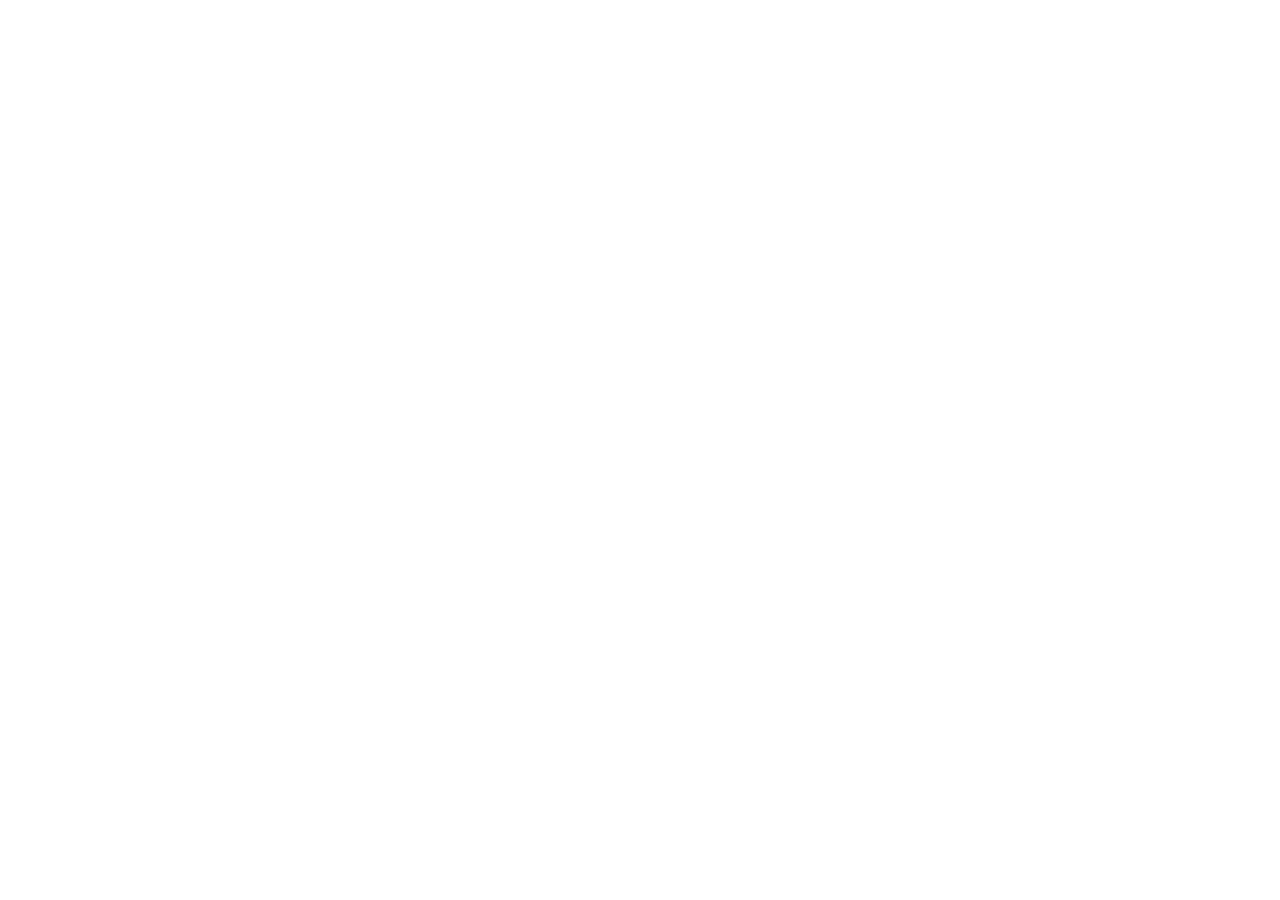
==== index.html @ e334661c "Patch existing contact form in place" ====
<!DOCTYPE html><html  lang="ja"><head><meta charset="utf-8"><meta name="viewport" content="width=device-width, initial-scale=1"><title>リト｜八丈島の。</title><link rel="preconnect" href="https://fonts.gstatic.com" crossorigin><link rel="stylesheet" href="/_nuxt/entry.BJByeNEI.css" crossorigin><link rel="modulepreload" as="script" crossorigin href="/_nuxt/B6DR4J6t.js"><link rel="preload" as="fetch" fetchpriority="low" crossorigin="anonymous" href="/_nuxt/builds/meta/c1760873-9d55-4b3e-91e8-cbb1c79d7bc6.json"><script type="module" src="/_nuxt/B6DR4J6t.js" crossorigin></script><meta name="generator" content="Studio.Design"><meta name="robots" content="all"><meta property="og:site_name" content="八丈島ポータル"><meta property="og:title" content="リト｜八丈島の。"><meta property="og:image" content="/assets/66acf4cf-75be-45fc-ae56-dbfd4cc2d61a.png"><meta property="og:description" content="八丈島の都市空間構造観測所。"><meta property="og:type" content="website"><meta name="description" content="八丈島の都市空間構造観測所。"><meta property="twitter:card" content="summary_large_image"><meta property="twitter:image" content="/assets/66acf4cf-75be-45fc-ae56-dbfd4cc2d61a.png"><meta name="apple-mobile-web-app-title" content="リト｜八丈島の。"><meta name="format-detection" content="telephone=no,email=no,address=no"><meta name="chrome" content="nointentdetection"><meta name="google-site-verification" content="BhlKZiJm5MRi7SEJtQ8X_hdkLwExiS6X6u0oalGSD2M"><meta property="og:url" content="/"><link rel="icon" type="image/png" href="/assets/4c559800-6c1a-4664-af5f-c1209f299569.png" data-hid="favicon"><link rel="apple-touch-icon" type="image/png" href="/assets/4c559800-6c1a-4664-af5f-c1209f299569.png" data-hid="apple-touch-icon"></head><body><div id="__nuxt"><!--[--><span></span><div><span></span><!----><!----></div><!--]--></div><div id="teleports"></div><script>window.__NUXT__={};window.__NUXT__.config={public:{apiBaseUrl:"https://api.studiodesignapp.com/api",cmsApiBaseUrl:"https://api.cms.studiodesignapp.com",firebaseApiKey:"AIzaSyBkjSUz89vvvl35U-EErvfHXLhsDakoNNg",firebaseProjectId:"studio-7e371",firebaseAuthDomain:"studio-7e371.firebaseapp.com",firebaseDatabaseURL:"https://studio-7e371.firebaseio.com",firebaseStorageBucket:"studio-7e371.appspot.com",firebaseMessagingSenderId:"373326844567",firebaseAppId:"1:389988806345:web:db757f2db74be8b3",studioDomain:".studio.site",studioPublishUrl:"https://storage.googleapis.com/studio-publish",studioPublishIndexUrl:"https://storage.googleapis.com/studio-publish-index",rssApiPath:"https://rss.studiodesignapp.com/rssConverter",embedSandboxDomain:".studioiframesandbox.com",apiProxyUrl:"https://studio-api-proxy-rajzgb4wwq-an.a.run.app",proxyApiBaseUrl:"https://api.studiodesignapp.com/data_proxy_api",isDev:false,fontsApiBaseUrl:"https://fonts.studio.design",selfHostedFontsBaseUrl:"https://fonts.studio.design/ts",studioFrontUrl:"https://app.studio.design",jwtCookieName:"jwt_token"},app:{baseURL:"/",buildId:"c1760873-9d55-4b3e-91e8-cbb1c79d7bc6",buildAssetsDir:"/_nuxt/",cdnURL:""}}</script><script type="application/json" data-nuxt-data="nuxt-app" data-ssr="true" id="__NUXT_DATA__">[["ShallowReactive",1],{"data":2,"state":5,"once":7,"_errors":8,"serverRendered":10,"path":11,"pinia":12},["ShallowReactive",3],{"dynamicData":4},null,["Reactive",6],{},["Set"],["ShallowReactive",9],{"dynamicData":-1},true,"/",["Reactive",13],{"cmsContentStore":14,"indexStore":17,"projectStore":20,"productStore":43,"pageHeadStore":280},{"listContentsMap":15,"contentMap":16},["Map"],["Map"],{"routeType":18,"host":19},"publish","8jo.tokyo",{"project":21},{"id":22,"name":23,"type":24,"customDomain":25,"iconImage":25,"coverImage":26,"displayBadge":27,"integrations":28,"snapshot_path":41,"snapshot_id":42,"recaptchaSiteKey":-1},"bXqzn2L3qD","八丈島ポータル｜八丈島の。","web","","/assets/7596f521-c87d-4d1c-b37a-922f62d6bd55.png",false,[29,32,35,38],{"integration_name":30,"code":31},"google-analytics","G-Z5H77H7VS9",{"integration_name":33,"code":34},"google-tag-manager","GTM-N6DGPWVG",{"integration_name":36,"code":37},"search-console","BhlKZiJm5MRi7SEJtQ8X_hdkLwExiS6X6u0oalGSD2M",{"integration_name":39,"code":40},"typesquare","unused","https://storage.googleapis.com/studio-publish/projects/bXqzn2L3qD/dO85bZnXqn/","dO85bZnXqn",{"product":44,"isLoaded":10,"selectedModalIds":277,"redirectPage":4,"isInitializedRSS":27,"pageViewMap":278,"symbolViewMap":279},{"breakPoints":45,"colors":52,"fonts":53,"head":121,"info":127,"pages":134,"resources":222,"symbols":225,"style":237,"styleVars":239,"enablePassword":27,"classes":273,"publishedUid":276},[46,49],{"maxWidth":47,"name":48},540,"mobile",{"maxWidth":50,"name":51},840,"tablet",[],[54,71,73,75,89,96,101,105,107,111,113,115],{"family":55,"subsets":56,"variants":59,"vendor":70},"Lato",[57,58],"latin","latin-ext",[60,61,62,63,64,65,66,67,68,69],"100","100italic","300","300italic","regular","italic","700","700italic","900","900italic","google",{"family":72,"vendor":39},"A1ゴシック M JIS2004",{"family":74,"vendor":39},"A1ゴシック R JIS2004",{"family":76,"subsets":77,"variants":82,"vendor":70},"Rubik",[78,79,80,81,57,58],"arabic","cyrillic","cyrillic-ext","hebrew",[62,64,83,84,66,85,68,63,65,86,87,67,88,69],"500","600","800","500italic","600italic","800italic",{"family":90,"subsets":91,"variants":94,"vendor":70},"Noto Sans JP",[79,92,57,58,93],"japanese","vietnamese",[60,95,62,64,83,84,66,85,68],"200",{"family":97,"subsets":98,"variants":99,"vendor":70},"Barlow Condensed",[57,58,93],[60,61,95,100,62,63,64,65,83,86,84,87,66,67,85,88,68,69],"200italic",{"family":102,"subsets":103,"variants":104,"vendor":70},"Pacifico",[79,80,57,58,93],[64],{"family":106,"vendor":39},"しまなみ",{"family":108,"subsets":109,"variants":110,"vendor":70},"Cormorant Garamond",[79,80,57,58,93],[62,63,64,65,83,86,84,87,66,67],{"family":112,"vendor":39},"しまなみ JIS2004",{"family":114,"vendor":39},"リュウミン B-KL JIS2004",{"family":116,"subsets":117,"variants":120,"vendor":70},"EB Garamond",[79,80,118,119,57,58,93],"greek","greek-ext",[64,83,84,66,85,65,86,87,67,88],{"favicon":122,"lang":123,"meta":124,"title":126},"/assets/e3120cc1-02fc-43c3-9c28-8233d1b6adad.png","ja",{"description":125,"og:image":25},"八丈島の暮らしや観光情報全般を紹介しています。","八丈島ポータル",{"baseWidth":128,"created_at":129,"screen":130,"type":24,"updated_at":132,"version":133},1280,1518591100346,{"baseWidth":128,"height":131,"isAutoHeight":27,"width":128,"workingState":27},600,1518792996878,"4.1.3",[135,146,156,171,183,192,201,206,210,214,218],{"head":136,"id":141,"type":142,"uuid":143,"symbolIds":144},{"meta":137,"title":140},{"description":138,"og:image":139},"空港から車で3分。旅の拠点にもワーケーションにも最適。八丈島の自然に寄り添う、全室リノベーション済・穴場の4室ゲストハウス。","/assets/877a7855-2dd7-4d25-ba19-9d1eb8c2ac3c.png","八丈島のお宿 あかはた","akahata","page","9a15716d-4782-4dba-ad39-aa6e9f0fdd62",[145],"9d5b7014-7d79-4281-b52e-81faa9f486aa",{"head":147,"id":152,"type":142,"uuid":153,"symbolIds":154},{"meta":148,"title":151},{"description":149,"og:image":150},"It's deeply moving to watch this local legend resonate globally. We warmly welcome all who journey here to experience this powerful art.","/assets/677c4fb8-e980-43eb-ae1a-41cd18a439a0.jpg","The Mural","mural","8321f82e-6a3a-40b6-905f-5f43a18f4806",[155],"e1088b86-092d-4ab4-be91-1362af83ac18",{"head":157,"id":163,"position":164,"type":142,"uuid":166,"symbolIds":167},{"favicon":158,"lang":123,"meta":159,"title":162},"/assets/13850312-3b00-4fa7-8ec1-957f2eb67a06.png",{"description":160,"og:image":161},"八丈島・伊豆諸島の不動産 空き家 買い取り。古家や残置物付き物件も現況で引き受け。売却相談も。","/assets/6a84ca4f-1306-4452-a7ad-7c85684ca88e.png","八丈島ホームズ｜不動産売却 空き家買取","kaitori",{"x":165,"y":165},0,"bf9fed39-ac7e-4c42-aa12-40d655a39612",[168,169,170],"416b5e4e-aa76-40e0-b6a9-a946f627fbf4","ffa38df0-d41d-45b6-9ee6-1631d623c7bb","bfa1bfbd-5948-4654-b2dd-d1a7c3290c0e",{"head":172,"id":178,"type":142,"uuid":179,"symbolIds":180},{"favicon":173,"lang":123,"meta":174,"title":177},"/assets/3617054c-3f1c-4cec-a506-379e63a06a48.png",{"description":175,"og:image":176},"八丈島では不動産屋で流通する物件はごくわずか。 不動産屋で流通しない地域密着の優良賃貸物件を掲載。","/assets/14b7ca13-e050-4de8-8cf3-9a7b6f447398.png","八丈島賃貸情報｜のんびり離島ぐらし","chintai","3bcaad49-d7d2-40d4-a86c-42573f4331f4",[181,182],"beaff961-ceb6-4350-a80f-c8e3eabfdb5c","45fe87f9-d5f9-42e5-a365-dbea499842fe",{"head":184,"id":142,"type":142,"uuid":190,"symbolIds":191},{"favicon":185,"meta":186,"title":189},"/assets/b5b10181-edf5-4497-b9f5-4b38fa1e0e94.png",{"description":25,"og:image":187,"robots":188},"/assets/b6af4efc-dc00-4548-b684-2d2800b7e583.png","noindex","404","4ead6cc3-ad60-4c45-be31-7c026214ca48",[],{"head":193,"id":11,"type":142,"uuid":199,"symbolIds":200},{"favicon":194,"lang":123,"meta":195,"title":198},"/assets/4c559800-6c1a-4664-af5f-c1209f299569.png",{"description":196,"og:image":197},"八丈島の都市空間構造観測所。","/assets/66acf4cf-75be-45fc-ae56-dbfd4cc2d61a.png","リト｜八丈島の。","0e176605-0b5d-400a-8d49-ff4012f95ca6",[],{"id":202,"isCookieModal":27,"responsive":10,"type":203,"uuid":204,"symbolIds":205},"akahata/mobile-menu","modal","fa91a658-af2c-43cc-a462-f833863981dd",[],{"id":207,"isCookieModal":27,"responsive":10,"type":203,"uuid":208,"symbolIds":209},"kaitori/mobile-menu","1ec0ae6c-469f-4c93-bd60-3cf5f545544f",[],{"id":211,"isCookieModal":27,"responsive":10,"type":203,"uuid":212,"symbolIds":213},"chintai/mobile-menu","d4515c7d-bb94-4426-ad74-fcae7444a71a",[],{"id":215,"isCookieModal":27,"responsive":10,"type":203,"uuid":216,"symbolIds":217},"modal/mailmag","81bcdf58-43d4-4dd8-a534-c95b589d3d2c",[],{"id":219,"isCookieModal":27,"responsive":10,"type":203,"uuid":220,"symbolIds":221},"modal/thanx","8f58fe7d-7f39-4aac-a436-3c5f39a0317c",[],{"rssList":223,"apiList":224,"cmsProjectId":25},[],[],[226,227,228,230,231,232,233,235,236],{"uuid":168},{"uuid":169},{"uuid":229},"a9f07931-d06f-4f01-8340-ba45a660486d",{"uuid":170},{"uuid":181},{"uuid":182},{"uuid":234},"231d7b10-9691-4fff-a280-342346a691b4",{"uuid":145},{"uuid":155},{"fontFamily":238},[],{"fontFamily":240},[241,243,246,249,251,254,257,259,261,264,267,270],{"key":242,"name":25,"value":55},"b58edab4",{"key":244,"name":25,"value":245},"6d9c6f60","'A1ゴシック M JIS2004'",{"key":247,"name":25,"value":248},"5c83f65f","'A1ゴシック R JIS2004'",{"key":250,"name":25,"value":76},"e9a18e4a",{"key":252,"name":25,"value":253},"ad9e7fb5","'Noto Sans JP'",{"key":255,"name":25,"value":256},"ea997771","'Barlow Condensed'",{"key":258,"name":25,"value":102},"ab893448",{"key":260,"name":25,"value":106},"168a1c0a",{"key":262,"name":25,"value":263},"64909ff8","'Cormorant Garamond'",{"key":265,"name":25,"value":266},"99bdbde1","'しまなみ JIS2004'",{"key":268,"name":25,"value":269},"20ac69e1","'リュウミン B-KL JIS2004'",{"key":271,"name":25,"value":272},"3192e4d7","'EB Garamond'",{"typography":274,"motion":275},[],[],"20250516001758",[],{},["Map"],{"googleFontMap":281,"typesquareLoaded":27,"selfHostedFontIds":282,"hasCustomFont":27,"materialSymbols":283},["Map"],["Set"],[]]</script><script>(function(){const successClass='ritolab-contact-success';const successId='ritolab-contact-success';const patch=()=>{const original=document.querySelector('form[name="リト 問い合わせ"]');if(!original||original.dataset.ritolabPatched==='true')return false;const form=original.cloneNode(true);original.replaceWith(form);form.dataset.ritolabPatched='true';form.action='https://formsubmit.co/ritolab8@gmail.com';form.method='POST';form.setAttribute('accept-charset','UTF-8');form.removeAttribute('novalidate');const fieldMap={Name:'name',Email:'email',Message:'message'};form.querySelectorAll('input, textarea').forEach((field)=>{const mapped=fieldMap[field.name];if(mapped)field.name=mapped;if(field.name==='name')field.autocomplete='name';if(field.name==='email')field.autocomplete='email';if(field.name==='message')field.autocomplete='off';});const hiddenFields=[['_subject','リト｜八丈島の。お問い合わせ'],['_captcha','false'],['_template','table'],['_next',window.location.origin+window.location.pathname+'?contact=sent'],['_honey','']];hiddenFields.forEach(([name,value])=>{let input=form.querySelector(`input[name="${name}"]`);if(!input){input=document.createElement('input');input.type='hidden';input.name=name;form.appendChild(input);}input.value=value;});const existing=document.getElementById(successId);if(existing)existing.remove();if(new URLSearchParams(window.location.search).get('contact')==='sent'){const success=document.createElement('p');success.id=successId;success.className=successClass;success.textContent='送信が完了しました。内容を確認のうえ返信します。';form.prepend(success);}return true;};const style=document.createElement('style');style.textContent='.'+successClass+'{margin:0 0 16px 0;padding:12px 16px;border:1px solid #d9e7db;border-radius:4px;background:#f5fbf6;color:#223a70ff;font-family:var(--s-font-b58edab4);font-size:14px;line-height:1.6;}';document.head.appendChild(style);if(!patch()){const observer=new MutationObserver(()=>{if(patch())observer.disconnect();});observer.observe(document.body,{childList:true,subtree:true});setTimeout(()=>observer.disconnect(),15000);}})();</script></body></html>
---- _nuxt/entry.BJByeNEI.css ----
.page-enter-active{transition:.6s cubic-bezier(.4,.4,0,1)}.page-leave-active{transition:.3s cubic-bezier(.4,.4,0,1)}.page-enter-from,.page-leave-to{opacity:0}:root{--rebranding-loading-bg:#e5e5e5;--rebranding-loading-bar:#222}.app[data-v-d12de11f]{align-items:center;flex-direction:column;height:100%;justify-content:center;width:100%}.title[data-v-d12de11f]{font-size:34px;font-weight:300;letter-spacing:2.45px;line-height:30px;margin:30px}.DynamicAnnouncer[data-v-cc1e3fda],.TitleAnnouncer[data-v-1a8a037a]{height:1px;margin:-1px;overflow:hidden;padding:0;position:absolute;width:1px;clip:rect(0,0,0,0);border-width:0;white-space:nowrap}.publish-studio-style[data-v-74fe0335],.product-font-style[data-v-ed93fc7d]{transition:.4s cubic-bezier(.4,.4,0,1)}.spinner[data-v-36413753]{animation:loading-spin-36413753 1s linear infinite;height:16px;pointer-events:none;width:16px}.spinner[data-v-36413753]:before{border-bottom:2px solid transparent;border-right:2px solid transparent;border-color:transparent currentcolor currentcolor transparent;border-style:solid;border-width:2px;opacity:.2}.spinner[data-v-36413753]:after,.spinner[data-v-36413753]:before{border-radius:50%;box-sizing:border-box;content:"";height:100%;position:absolute;width:100%}.spinner[data-v-36413753]:after{border-left:2px solid transparent;border-top:2px solid transparent;border-color:currentcolor transparent transparent currentcolor;border-style:solid;border-width:2px;opacity:1}@keyframes loading-spin-36413753{0%{transform:rotate(0)}to{transform:rotate(1turn)}}@font-face{font-family:grandam;font-style:normal;font-weight:400;src:url(https://storage.googleapis.com/studio-front/fonts/grandam.ttf) format("truetype")}@font-face{font-family:Material Icons;font-style:normal;font-weight:400;src:url(https://storage.googleapis.com/production-os-assets/assets/material-icons/1629704621943/MaterialIcons-Regular.eot);src:local("Material Icons"),local("MaterialIcons-Regular"),url(https://storage.googleapis.com/production-os-assets/assets/material-icons/1629704621943/MaterialIcons-Regular.woff2) format("woff2"),url(https://storage.googleapis.com/production-os-assets/assets/material-icons/1629704621943/MaterialIcons-Regular.woff) format("woff"),url(https://storage.googleapis.com/production-os-assets/assets/material-icons/1629704621943/MaterialIcons-Regular.ttf) format("truetype")}.StudioCanvas{display:flex;height:auto;min-height:100dvh}.StudioCanvas>.sd{min-height:100dvh;overflow:clip}a,abbr,address,article,aside,audio,b,blockquote,body,button,canvas,caption,cite,code,dd,del,details,dfn,div,dl,dt,em,fieldset,figcaption,figure,footer,form,h1,h2,h3,h4,h5,h6,header,hgroup,html,i,iframe,img,input,ins,kbd,label,legend,li,loop-box,main,mark,menu,nav,object,ol,p,pre,q,samp,section,select,small,span,strong,sub,summary,sup,table,tbody,td,textarea,tfoot,th,thead,time,tr,ul,var,video{border:0;font-family:sans-serif;line-height:1;list-style:none;margin:0;padding:0;text-decoration:none;-webkit-font-smoothing:antialiased;-webkit-backface-visibility:hidden;box-sizing:border-box;color:#333;transition:.3s cubic-bezier(.4,.4,0,1);word-spacing:1px}a:focus:not(:focus-visible),button:focus:not(:focus-visible),summary:focus:not(:focus-visible){outline:none}nav ul{list-style:none}blockquote,q{quotes:none}blockquote:after,blockquote:before,q:after,q:before{content:none}a,button{background:transparent;font-size:100%;margin:0;padding:0;vertical-align:baseline}ins{text-decoration:none}ins,mark{background-color:#ff9;color:#000}mark{font-style:italic;font-weight:700}del{text-decoration:line-through}abbr[title],dfn[title]{border-bottom:1px dotted;cursor:help}table{border-collapse:collapse;border-spacing:0}hr{border:0;border-top:1px solid #ccc;display:block;height:1px;margin:1em 0;padding:0}input,select{vertical-align:middle}textarea{resize:none}.clearfix:after{clear:both;content:"";display:block}[slot=after] button{overflow-anchor:none}.sd{flex-wrap:nowrap;max-width:100%;pointer-events:all;z-index:0;-webkit-overflow-scrolling:touch;align-content:center;align-items:center;display:flex;flex:none;flex-direction:column;position:relative}.sd::-webkit-scrollbar{display:none}.sd,.sd.richText *{transition-property:all,--g-angle,--g-color-0,--g-position-0,--g-color-1,--g-position-1,--g-color-2,--g-position-2,--g-color-3,--g-position-3,--g-color-4,--g-position-4,--g-color-5,--g-position-5,--g-color-6,--g-position-6,--g-color-7,--g-position-7,--g-color-8,--g-position-8,--g-color-9,--g-position-9,--g-color-10,--g-position-10,--g-color-11,--g-position-11}input.sd,textarea.sd{align-content:normal}.sd[tabindex]:focus{outline:none}.sd[tabindex]:focus-visible{outline:1px solid;outline-color:Highlight;outline-color:-webkit-focus-ring-color}input[type=email],input[type=tel],input[type=text],select,textarea{-webkit-appearance:none}select{cursor:pointer}.frame{display:block;overflow:hidden}.frame>iframe{height:100%;width:100%}.frame .formrun-embed>iframe:not(:first-child){display:none!important}.image{position:relative}.image:before{background-position:50%;background-size:cover;border-radius:inherit;content:"";height:100%;left:0;pointer-events:none;position:absolute;top:0;transition:inherit;width:100%;z-index:-2}.sd.file{cursor:pointer;flex-direction:row;outline:2px solid transparent;outline-offset:-1px;overflow-wrap:anywhere;word-break:break-word}.sd.file:focus-within{outline-color:Highlight;outline-color:-webkit-focus-ring-color}.file>input[type=file]{opacity:0;pointer-events:none;position:absolute}.sd.text,.sd:where(.icon){align-content:center;align-items:center;display:flex;flex-direction:row;justify-content:center;overflow:visible;overflow-wrap:anywhere;word-break:break-word}.sd:where(.icon.fa){display:inline-flex}.material-icons{align-items:center;display:inline-flex;font-family:Material Icons;font-size:24px;font-style:normal;font-weight:400;justify-content:center;letter-spacing:normal;line-height:1;text-transform:none;white-space:nowrap;word-wrap:normal;direction:ltr;text-rendering:optimizeLegibility;-webkit-font-smoothing:antialiased}.sd:where(.icon.material-symbols){align-items:center;display:flex;font-style:normal;font-variation-settings:"FILL" var(--symbol-fill,0),"wght" var(--symbol-weight,400);justify-content:center;min-height:1em;min-width:1em}.sd.material-symbols-outlined{font-family:Material Symbols Outlined}.sd.material-symbols-rounded{font-family:Material Symbols Rounded}.sd.material-symbols-sharp{font-family:Material Symbols Sharp}.sd.material-symbols-weight-100{--symbol-weight:100}.sd.material-symbols-weight-200{--symbol-weight:200}.sd.material-symbols-weight-300{--symbol-weight:300}.sd.material-symbols-weight-400{--symbol-weight:400}.sd.material-symbols-weight-500{--symbol-weight:500}.sd.material-symbols-weight-600{--symbol-weight:600}.sd.material-symbols-weight-700{--symbol-weight:700}.sd.material-symbols-fill{--symbol-fill:1}a,a.icon,a.text{-webkit-tap-highlight-color:rgba(0,0,0,.15)}.fixed{z-index:2}.sticky{z-index:1}.button{transition:.4s cubic-bezier(.4,.4,0,1)}.button,.link{cursor:pointer}.submitLoading{opacity:.5!important;pointer-events:none!important}.richText{display:block;word-break:break-word}.richText [data-thread],.richText a,.richText blockquote,.richText em,.richText h1,.richText h2,.richText h3,.richText h4,.richText li,.richText ol,.richText p,.richText p>code,.richText pre,.richText pre>code,.richText s,.richText strong,.richText table tbody,.richText table tbody tr,.richText table tbody tr>td,.richText table tbody tr>th,.richText u,.richText ul{backface-visibility:visible;color:inherit;font-family:inherit;font-size:inherit;font-style:inherit;font-weight:inherit;letter-spacing:inherit;line-height:inherit;text-align:inherit}.richText p{display:block;margin:10px 0}.richText>p{min-height:1em}.richText img,.richText video{height:auto;max-width:100%;vertical-align:bottom}.richText h1{display:block;font-size:3em;font-weight:700;margin:20px 0}.richText h2{font-size:2em}.richText h2,.richText h3{display:block;font-weight:700;margin:10px 0}.richText h3{font-size:1em}.richText h4,.richText h5{font-weight:600}.richText h4,.richText h5,.richText h6{display:block;font-size:1em;margin:10px 0}.richText h6{font-weight:500}.richText [data-type=table]{overflow-x:auto}.richText [data-type=table] p{white-space:pre-line;word-break:break-all}.richText table{border:1px solid #f2f2f2;border-collapse:collapse;border-spacing:unset;color:#1a1a1a;font-size:14px;line-height:1.4;margin:10px 0;table-layout:auto}.richText table tr th{background:#f5f5f580}.richText table tr td,.richText table tr th{border:1px solid #f2f2f2;max-width:240px;min-width:100px;padding:12px}.richText table tr td p,.richText table tr th p{margin:0}.richText blockquote{border-left:3px solid rgba(0,0,0,.15);font-style:italic;margin:10px 0;padding:10px 15px}.richText [data-type=embed_code]{margin:20px 0;position:relative}.richText [data-type=embed_code]>.height-adjuster>.wrapper{position:relative}.richText [data-type=embed_code]>.height-adjuster>.wrapper[style*=padding-top] iframe{height:100%;left:0;position:absolute;top:0;width:100%}.richText [data-type=embed_code][data-embed-sandbox=true]{display:block;overflow:hidden}.richText [data-type=embed_code][data-embed-code-type=instagram]>.height-adjuster>.wrapper[style*=padding-top]{padding-top:100%}.richText [data-type=embed_code][data-embed-code-type=instagram]>.height-adjuster>.wrapper[style*=padding-top] blockquote{height:100%;left:0;overflow:hidden;position:absolute;top:0;width:100%}.richText [data-type=embed_code][data-embed-code-type=codepen]>.height-adjuster>.wrapper{padding-top:50%}.richText [data-type=embed_code][data-embed-code-type=codepen]>.height-adjuster>.wrapper iframe{height:100%;left:0;position:absolute;top:0;width:100%}.richText [data-type=embed_code][data-embed-code-type=slideshare]>.height-adjuster>.wrapper{padding-top:56.25%}.richText [data-type=embed_code][data-embed-code-type=slideshare]>.height-adjuster>.wrapper iframe{height:100%;left:0;position:absolute;top:0;width:100%}.richText [data-type=embed_code][data-embed-code-type=speakerdeck]>.height-adjuster>.wrapper{padding-top:56.25%}.richText [data-type=embed_code][data-embed-code-type=speakerdeck]>.height-adjuster>.wrapper iframe{height:100%;left:0;position:absolute;top:0;width:100%}.richText [data-type=embed_code][data-embed-code-type=snapwidget]>.height-adjuster>.wrapper{padding-top:30%}.richText [data-type=embed_code][data-embed-code-type=snapwidget]>.height-adjuster>.wrapper iframe{height:100%;left:0;position:absolute;top:0;width:100%}.richText [data-type=embed_code][data-embed-code-type=firework]>.height-adjuster>.wrapper fw-embed-feed{-webkit-user-select:none;-moz-user-select:none;user-select:none}.richText [data-type=embed_code_empty]{display:none}.richText [data-type=pdf_link],.richText [data-type=video_block]{margin:10px 0}.richText ul{margin:0 0 0 20px}.richText ul li{list-style:disc;margin:10px 0}.richText ul li p{margin:0}.richText ol{margin:0 0 0 20px}.richText ol li{list-style:decimal;margin:10px 0}.richText ol li p{margin:0}.richText hr{border-top:1px solid #ccc;margin:10px 0}.richText p>code{background:#eee;border:1px solid rgba(0,0,0,.1);border-radius:6px;display:inline;margin:2px;padding:0 5px}.richText pre{background:#eee;border-radius:6px;font-family:Menlo,Monaco,Courier New,monospace;margin:20px 0;padding:25px 35px;white-space:pre-wrap}.richText pre code{border:none;padding:0}.richText strong{color:inherit;display:inline;font-family:inherit;font-weight:900}.richText em{font-style:italic}.richText a,.richText u{text-decoration:underline}.richText a{color:#007cff;display:inline}.richText s{text-decoration:line-through}.richText [data-type=table_of_contents]{background-color:#f5f5f5;border-radius:2px;color:#616161;font-size:16px;list-style:none;margin:0;padding:24px 24px 8px;text-decoration:underline}.richText [data-type=table_of_contents] .toc_list{margin:0}.richText [data-type=table_of_contents] .toc_item{color:currentColor;font-size:inherit!important;font-weight:inherit;list-style:none}.richText [data-type=table_of_contents] .toc_item>a{border:none;color:currentColor;font-size:inherit!important;font-weight:inherit;text-decoration:none}.richText [data-type=table_of_contents] .toc_item>a:hover{opacity:.7}.richText [data-type=table_of_contents] .toc_item--1{margin:0 0 16px}.richText [data-type=table_of_contents] .toc_item--2{margin:0 0 16px;padding-left:2rem}.richText [data-type=table_of_contents] .toc_item--3{margin:0 0 16px;padding-left:4rem}.sd.section{align-content:center!important;align-items:center!important;flex-direction:column!important;flex-wrap:nowrap!important;height:auto!important;max-width:100%!important;padding:0!important;width:100%!important}.sd.section-inner{position:static!important}@property --g-angle{syntax:"<angle>";inherits:false;initial-value:180deg}@property --g-color-0{syntax:"<color>";inherits:false;initial-value:transparent}@property --g-position-0{syntax:"<percentage>";inherits:false;initial-value:.01%}@property --g-color-1{syntax:"<color>";inherits:false;initial-value:transparent}@property --g-position-1{syntax:"<percentage>";inherits:false;initial-value:100%}@property --g-color-2{syntax:"<color>";inherits:false;initial-value:transparent}@property --g-position-2{syntax:"<percentage>";inherits:false;initial-value:100%}@property --g-color-3{syntax:"<color>";inherits:false;initial-value:transparent}@property --g-position-3{syntax:"<percentage>";inherits:false;initial-value:100%}@property --g-color-4{syntax:"<color>";inherits:false;initial-value:transparent}@property --g-position-4{syntax:"<percentage>";inherits:false;initial-value:100%}@property --g-color-5{syntax:"<color>";inherits:false;initial-value:transparent}@property --g-position-5{syntax:"<percentage>";inherits:false;initial-value:100%}@property --g-color-6{syntax:"<color>";inherits:false;initial-value:transparent}@property --g-position-6{syntax:"<percentage>";inherits:false;initial-value:100%}@property --g-color-7{syntax:"<color>";inherits:false;initial-value:transparent}@property --g-position-7{syntax:"<percentage>";inherits:false;initial-value:100%}@property --g-color-8{syntax:"<color>";inherits:false;initial-value:transparent}@property --g-position-8{syntax:"<percentage>";inherits:false;initial-value:100%}@property --g-color-9{syntax:"<color>";inherits:false;initial-value:transparent}@property --g-position-9{syntax:"<percentage>";inherits:false;initial-value:100%}@property --g-color-10{syntax:"<color>";inherits:false;initial-value:transparent}@property --g-position-10{syntax:"<percentage>";inherits:false;initial-value:100%}@property --g-color-11{syntax:"<color>";inherits:false;initial-value:transparent}@property --g-position-11{syntax:"<percentage>";inherits:false;initial-value:100%}.snackbar[data-v-e23c1c77]{align-items:center;background:#fff;border:1px solid #ededed;border-radius:6px;box-shadow:0 16px 48px -8px #00000014,0 10px 25px -5px #0000001c;display:flex;flex-direction:row;gap:8px;justify-content:space-between;left:50%;max-width:90vw;padding:16px 20px;position:fixed;top:32px;transform:translate(-50%);-webkit-user-select:none;-moz-user-select:none;user-select:none;width:480px;z-index:9999}.snackbar.v-enter-active[data-v-e23c1c77],.snackbar.v-leave-active[data-v-e23c1c77]{transition:.4s cubic-bezier(.4,.4,0,1)}.snackbar.v-enter-from[data-v-e23c1c77],.snackbar.v-leave-to[data-v-e23c1c77]{opacity:0;transform:translate(-50%,-10px)}.snackbar .convey[data-v-e23c1c77]{align-items:center;display:flex;flex-direction:row;gap:8px;padding:0}.snackbar .convey .icon[data-v-e23c1c77]{background-position:50%;background-repeat:no-repeat;flex-shrink:0;height:24px;width:24px}.snackbar .convey .message[data-v-e23c1c77]{font-size:14px;font-style:normal;font-weight:400;line-height:20px;white-space:pre-line}.snackbar .convey.error .icon[data-v-e23c1c77]{background-image:url("data:image/svg+xml;charset=utf-8,%3Csvg xmlns='http://www.w3.org/2000/svg' width='24' height='24' fill='none' viewBox='0 0 24 24'%3E%3Cpath fill='%23f84f65' fill-rule='evenodd' d='M12 22.5c5.799 0 10.5-4.701 10.5-10.5S17.799 1.5 12 1.5 1.5 6.201 1.5 12 6.201 22.5 12 22.5M9.046 7.455a1.125 1.125 0 0 0-1.591 1.59L10.409 12l-2.954 2.954a1.125 1.125 0 0 0 1.59 1.592L12 13.59l2.955 2.955a1.125 1.125 0 0 0 1.59-1.591L13.592 12l2.955-2.954a1.125 1.125 0 0 0-1.591-1.591L12 10.409z' clip-rule='evenodd'/%3E%3C/svg%3E")}.snackbar .convey.error .message[data-v-e23c1c77]{color:#f84f65}.snackbar .convey.success .icon[data-v-e23c1c77]{background-image:url("data:image/svg+xml;charset=utf-8,%3Csvg xmlns='http://www.w3.org/2000/svg' width='24' height='24' fill='none' viewBox='0 0 24 24'%3E%3Cpath fill='%23111' fill-rule='evenodd' d='M12 20.125a8.125 8.125 0 1 0 0-16.25 8.125 8.125 0 0 0 0 16.25M12 22c5.523 0 10-4.477 10-10S17.523 2 12 2 2 6.477 2 12s4.477 10 10 10' clip-rule='evenodd'/%3E%3Cpath fill='%23111' fill-rule='evenodd' d='M7.337 11.287a.94.94 0 0 1 1.326 0l1.812 1.812 4.287-4.287a.938.938 0 0 1 1.326 1.326l-4.95 4.95a.94.94 0 0 1-1.326 0l-2.475-2.475a.94.94 0 0 1 0-1.326' clip-rule='evenodd'/%3E%3C/svg%3E")}.snackbar .convey.success .message[data-v-e23c1c77]{color:#111}.snackbar .button[data-v-e23c1c77]{align-items:center;border-radius:40px;color:#4b9cfb;display:flex;flex-shrink:0;font-family:Inter;font-size:12px;font-style:normal;font-weight:700;justify-content:center;line-height:16px;padding:4px 8px}.snackbar .button[data-v-e23c1c77]:hover{background:#f5f5f5}.studio-banner-popover[data-v-7ec52b2d]{background:transparent;border:none;inset:unset;bottom:20px;left:20px;padding:0;position:fixed}a[data-v-7ec52b2d]{align-items:center;border-radius:4px;display:flex;height:20px;justify-content:center;perspective:300px;transition:0s linear;width:84px}@media(hover:hover){a[data-v-7ec52b2d]{transition:.4s cubic-bezier(.4,.4,0,1);will-change:width,height}a[data-v-7ec52b2d]:hover{height:32px;width:200px}}[data-v-7ec52b2d] .custom-fill path{fill:var(--a5f5a722)}.fade-enter-active[data-v-7ec52b2d],.fade-leave-active[data-v-7ec52b2d]{position:absolute;transform:translateZ(0);transition:opacity .3s cubic-bezier(.4,.4,0,1);will-change:opacity,transform}.fade-enter-from[data-v-7ec52b2d],.fade-leave-to[data-v-7ec52b2d]{opacity:0}.design-canvas__modal{height:100%;pointer-events:none;position:fixed;transition:none;width:100%;z-index:2}.design-canvas__modal:focus{outline:none}.design-canvas__modal.v-enter-active .studio-canvas,.design-canvas__modal.v-leave-active,.design-canvas__modal.v-leave-active .studio-canvas{transition:.4s cubic-bezier(.4,.4,0,1)}.design-canvas__modal.v-enter-active .studio-canvas *,.design-canvas__modal.v-leave-active .studio-canvas *{transition:none!important}.design-canvas__modal.isNone{transition:none}.design-canvas__modal .design-canvas__modal__base{height:100%;left:0;pointer-events:auto;position:fixed;top:0;transition:.4s cubic-bezier(.4,.4,0,1);width:100%;z-index:-1}.design-canvas__modal .studio-canvas{height:100%;pointer-events:none}.design-canvas__modal .studio-canvas>*{background:none!important;pointer-events:none}
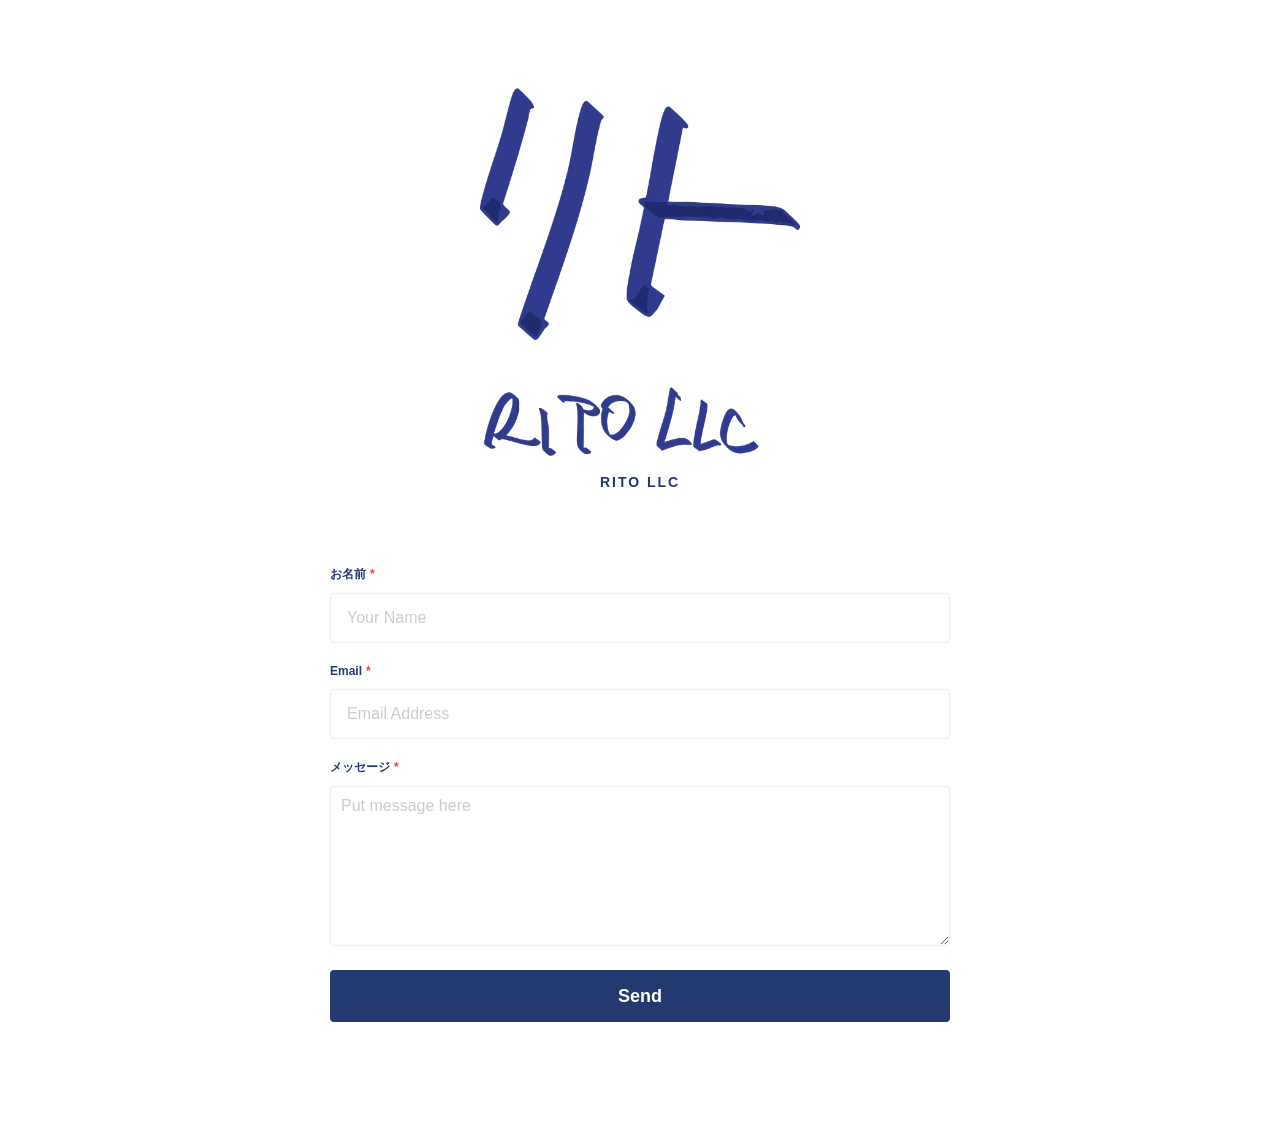
==== commit 42f78079: "Rebuild landing page as static site" ====
--- a/index.html
+++ b/index.html
@@ -1 +1,266 @@
-<!DOCTYPE html><html  lang="ja"><head><meta charset="utf-8"><meta name="viewport" content="width=device-width, initial-scale=1"><title>リト｜八丈島の。</title><link rel="preconnect" href="https://fonts.gstatic.com" crossorigin><link rel="stylesheet" href="/_nuxt/entry.BJByeNEI.css" crossorigin><link rel="modulepreload" as="script" crossorigin href="/_nuxt/B6DR4J6t.js"><link rel="preload" as="fetch" fetchpriority="low" crossorigin="anonymous" href="/_nuxt/builds/meta/c1760873-9d55-4b3e-91e8-cbb1c79d7bc6.json"><script type="module" src="/_nuxt/B6DR4J6t.js" crossorigin></script><meta name="generator" content="Studio.Design"><meta name="robots" content="all"><meta property="og:site_name" content="八丈島ポータル"><meta property="og:title" content="リト｜八丈島の。"><meta property="og:image" content="/assets/66acf4cf-75be-45fc-ae56-dbfd4cc2d61a.png"><meta property="og:description" content="八丈島の都市空間構造観測所。"><meta property="og:type" content="website"><meta name="description" content="八丈島の都市空間構造観測所。"><meta property="twitter:card" content="summary_large_image"><meta property="twitter:image" content="/assets/66acf4cf-75be-45fc-ae56-dbfd4cc2d61a.png"><meta name="apple-mobile-web-app-title" content="リト｜八丈島の。"><meta name="format-detection" content="telephone=no,email=no,address=no"><meta name="chrome" content="nointentdetection"><meta name="google-site-verification" content="BhlKZiJm5MRi7SEJtQ8X_hdkLwExiS6X6u0oalGSD2M"><meta property="og:url" content="/"><link rel="icon" type="image/png" href="/assets/4c559800-6c1a-4664-af5f-c1209f299569.png" data-hid="favicon"><link rel="apple-touch-icon" type="image/png" href="/assets/4c559800-6c1a-4664-af5f-c1209f299569.png" data-hid="apple-touch-icon"></head><body><div id="__nuxt"><!--[--><span></span><div><span></span><!----><!----></div><!--]--></div><div id="teleports"></div><script>window.__NUXT__={};window.__NUXT__.config={public:{apiBaseUrl:"https://api.studiodesignapp.com/api",cmsApiBaseUrl:"https://api.cms.studiodesignapp.com",firebaseApiKey:"AIzaSyBkjSUz89vvvl35U-EErvfHXLhsDakoNNg",firebaseProjectId:"studio-7e371",firebaseAuthDomain:"studio-7e371.firebaseapp.com",firebaseDatabaseURL:"https://studio-7e371.firebaseio.com",firebaseStorageBucket:"studio-7e371.appspot.com",firebaseMessagingSenderId:"373326844567",firebaseAppId:"1:389988806345:web:db757f2db74be8b3",studioDomain:".studio.site",studioPublishUrl:"https://storage.googleapis.com/studio-publish",studioPublishIndexUrl:"https://storage.googleapis.com/studio-publish-index",rssApiPath:"https://rss.studiodesignapp.com/rssConverter",embedSandboxDomain:".studioiframesandbox.com",apiProxyUrl:"https://studio-api-proxy-rajzgb4wwq-an.a.run.app",proxyApiBaseUrl:"https://api.studiodesignapp.com/data_proxy_api",isDev:false,fontsApiBaseUrl:"https://fonts.studio.design",selfHostedFontsBaseUrl:"https://fonts.studio.design/ts",studioFrontUrl:"https://app.studio.design",jwtCookieName:"jwt_token"},app:{baseURL:"/",buildId:"c1760873-9d55-4b3e-91e8-cbb1c79d7bc6",buildAssetsDir:"/_nuxt/",cdnURL:""}}</script><script type="application/json" data-nuxt-data="nuxt-app" data-ssr="true" id="__NUXT_DATA__">[["ShallowReactive",1],{"data":2,"state":5,"once":7,"_errors":8,"serverRendered":10,"path":11,"pinia":12},["ShallowReactive",3],{"dynamicData":4},null,["Reactive",6],{},["Set"],["ShallowReactive",9],{"dynamicData":-1},true,"/",["Reactive",13],{"cmsContentStore":14,"indexStore":17,"projectStore":20,"productStore":43,"pageHeadStore":280},{"listContentsMap":15,"contentMap":16},["Map"],["Map"],{"routeType":18,"host":19},"publish","8jo.tokyo",{"project":21},{"id":22,"name":23,"type":24,"customDomain":25,"iconImage":25,"coverImage":26,"displayBadge":27,"integrations":28,"snapshot_path":41,"snapshot_id":42,"recaptchaSiteKey":-1},"bXqzn2L3qD","八丈島ポータル｜八丈島の。","web","","/assets/7596f521-c87d-4d1c-b37a-922f62d6bd55.png",false,[29,32,35,38],{"integration_name":30,"code":31},"google-analytics","G-Z5H77H7VS9",{"integration_name":33,"code":34},"google-tag-manager","GTM-N6DGPWVG",{"integration_name":36,"code":37},"search-console","BhlKZiJm5MRi7SEJtQ8X_hdkLwExiS6X6u0oalGSD2M",{"integration_name":39,"code":40},"typesquare","unused","https://storage.googleapis.com/studio-publish/projects/bXqzn2L3qD/dO85bZnXqn/","dO85bZnXqn",{"product":44,"isLoaded":10,"selectedModalIds":277,"redirectPage":4,"isInitializedRSS":27,"pageViewMap":278,"symbolViewMap":279},{"breakPoints":45,"colors":52,"fonts":53,"head":121,"info":127,"pages":134,"resources":222,"symbols":225,"style":237,"styleVars":239,"enablePassword":27,"classes":273,"publishedUid":276},[46,49],{"maxWidth":47,"name":48},540,"mobile",{"maxWidth":50,"name":51},840,"tablet",[],[54,71,73,75,89,96,101,105,107,111,113,115],{"family":55,"subsets":56,"variants":59,"vendor":70},"Lato",[57,58],"latin","latin-ext",[60,61,62,63,64,65,66,67,68,69],"100","100italic","300","300italic","regular","italic","700","700italic","900","900italic","google",{"family":72,"vendor":39},"A1ゴシック M JIS2004",{"family":74,"vendor":39},"A1ゴシック R JIS2004",{"family":76,"subsets":77,"variants":82,"vendor":70},"Rubik",[78,79,80,81,57,58],"arabic","cyrillic","cyrillic-ext","hebrew",[62,64,83,84,66,85,68,63,65,86,87,67,88,69],"500","600","800","500italic","600italic","800italic",{"family":90,"subsets":91,"variants":94,"vendor":70},"Noto Sans JP",[79,92,57,58,93],"japanese","vietnamese",[60,95,62,64,83,84,66,85,68],"200",{"family":97,"subsets":98,"variants":99,"vendor":70},"Barlow Condensed",[57,58,93],[60,61,95,100,62,63,64,65,83,86,84,87,66,67,85,88,68,69],"200italic",{"family":102,"subsets":103,"variants":104,"vendor":70},"Pacifico",[79,80,57,58,93],[64],{"family":106,"vendor":39},"しまなみ",{"family":108,"subsets":109,"variants":110,"vendor":70},"Cormorant Garamond",[79,80,57,58,93],[62,63,64,65,83,86,84,87,66,67],{"family":112,"vendor":39},"しまなみ JIS2004",{"family":114,"vendor":39},"リュウミン B-KL JIS2004",{"family":116,"subsets":117,"variants":120,"vendor":70},"EB Garamond",[79,80,118,119,57,58,93],"greek","greek-ext",[64,83,84,66,85,65,86,87,67,88],{"favicon":122,"lang":123,"meta":124,"title":126},"/assets/e3120cc1-02fc-43c3-9c28-8233d1b6adad.png","ja",{"description":125,"og:image":25},"八丈島の暮らしや観光情報全般を紹介しています。","八丈島ポータル",{"baseWidth":128,"created_at":129,"screen":130,"type":24,"updated_at":132,"version":133},1280,1518591100346,{"baseWidth":128,"height":131,"isAutoHeight":27,"width":128,"workingState":27},600,1518792996878,"4.1.3",[135,146,156,171,183,192,201,206,210,214,218],{"head":136,"id":141,"type":142,"uuid":143,"symbolIds":144},{"meta":137,"title":140},{"description":138,"og:image":139},"空港から車で3分。旅の拠点にもワーケーションにも最適。八丈島の自然に寄り添う、全室リノベーション済・穴場の4室ゲストハウス。","/assets/877a7855-2dd7-4d25-ba19-9d1eb8c2ac3c.png","八丈島のお宿 あかはた","akahata","page","9a15716d-4782-4dba-ad39-aa6e9f0fdd62",[145],"9d5b7014-7d79-4281-b52e-81faa9f486aa",{"head":147,"id":152,"type":142,"uuid":153,"symbolIds":154},{"meta":148,"title":151},{"description":149,"og:image":150},"It's deeply moving to watch this local legend resonate globally. We warmly welcome all who journey here to experience this powerful art.","/assets/677c4fb8-e980-43eb-ae1a-41cd18a439a0.jpg","The Mural","mural","8321f82e-6a3a-40b6-905f-5f43a18f4806",[155],"e1088b86-092d-4ab4-be91-1362af83ac18",{"head":157,"id":163,"position":164,"type":142,"uuid":166,"symbolIds":167},{"favicon":158,"lang":123,"meta":159,"title":162},"/assets/13850312-3b00-4fa7-8ec1-957f2eb67a06.png",{"description":160,"og:image":161},"八丈島・伊豆諸島の不動産 空き家 買い取り。古家や残置物付き物件も現況で引き受け。売却相談も。","/assets/6a84ca4f-1306-4452-a7ad-7c85684ca88e.png","八丈島ホームズ｜不動産売却 空き家買取","kaitori",{"x":165,"y":165},0,"bf9fed39-ac7e-4c42-aa12-40d655a39612",[168,169,170],"416b5e4e-aa76-40e0-b6a9-a946f627fbf4","ffa38df0-d41d-45b6-9ee6-1631d623c7bb","bfa1bfbd-5948-4654-b2dd-d1a7c3290c0e",{"head":172,"id":178,"type":142,"uuid":179,"symbolIds":180},{"favicon":173,"lang":123,"meta":174,"title":177},"/assets/3617054c-3f1c-4cec-a506-379e63a06a48.png",{"description":175,"og:image":176},"八丈島では不動産屋で流通する物件はごくわずか。 不動産屋で流通しない地域密着の優良賃貸物件を掲載。","/assets/14b7ca13-e050-4de8-8cf3-9a7b6f447398.png","八丈島賃貸情報｜のんびり離島ぐらし","chintai","3bcaad49-d7d2-40d4-a86c-42573f4331f4",[181,182],"beaff961-ceb6-4350-a80f-c8e3eabfdb5c","45fe87f9-d5f9-42e5-a365-dbea499842fe",{"head":184,"id":142,"type":142,"uuid":190,"symbolIds":191},{"favicon":185,"meta":186,"title":189},"/assets/b5b10181-edf5-4497-b9f5-4b38fa1e0e94.png",{"description":25,"og:image":187,"robots":188},"/assets/b6af4efc-dc00-4548-b684-2d2800b7e583.png","noindex","404","4ead6cc3-ad60-4c45-be31-7c026214ca48",[],{"head":193,"id":11,"type":142,"uuid":199,"symbolIds":200},{"favicon":194,"lang":123,"meta":195,"title":198},"/assets/4c559800-6c1a-4664-af5f-c1209f299569.png",{"description":196,"og:image":197},"八丈島の都市空間構造観測所。","/assets/66acf4cf-75be-45fc-ae56-dbfd4cc2d61a.png","リト｜八丈島の。","0e176605-0b5d-400a-8d49-ff4012f95ca6",[],{"id":202,"isCookieModal":27,"responsive":10,"type":203,"uuid":204,"symbolIds":205},"akahata/mobile-menu","modal","fa91a658-af2c-43cc-a462-f833863981dd",[],{"id":207,"isCookieModal":27,"responsive":10,"type":203,"uuid":208,"symbolIds":209},"kaitori/mobile-menu","1ec0ae6c-469f-4c93-bd60-3cf5f545544f",[],{"id":211,"isCookieModal":27,"responsive":10,"type":203,"uuid":212,"symbolIds":213},"chintai/mobile-menu","d4515c7d-bb94-4426-ad74-fcae7444a71a",[],{"id":215,"isCookieModal":27,"responsive":10,"type":203,"uuid":216,"symbolIds":217},"modal/mailmag","81bcdf58-43d4-4dd8-a534-c95b589d3d2c",[],{"id":219,"isCookieModal":27,"responsive":10,"type":203,"uuid":220,"symbolIds":221},"modal/thanx","8f58fe7d-7f39-4aac-a436-3c5f39a0317c",[],{"rssList":223,"apiList":224,"cmsProjectId":25},[],[],[226,227,228,230,231,232,233,235,236],{"uuid":168},{"uuid":169},{"uuid":229},"a9f07931-d06f-4f01-8340-ba45a660486d",{"uuid":170},{"uuid":181},{"uuid":182},{"uuid":234},"231d7b10-9691-4fff-a280-342346a691b4",{"uuid":145},{"uuid":155},{"fontFamily":238},[],{"fontFamily":240},[241,243,246,249,251,254,257,259,261,264,267,270],{"key":242,"name":25,"value":55},"b58edab4",{"key":244,"name":25,"value":245},"6d9c6f60","'A1ゴシック M JIS2004'",{"key":247,"name":25,"value":248},"5c83f65f","'A1ゴシック R JIS2004'",{"key":250,"name":25,"value":76},"e9a18e4a",{"key":252,"name":25,"value":253},"ad9e7fb5","'Noto Sans JP'",{"key":255,"name":25,"value":256},"ea997771","'Barlow Condensed'",{"key":258,"name":25,"value":102},"ab893448",{"key":260,"name":25,"value":106},"168a1c0a",{"key":262,"name":25,"value":263},"64909ff8","'Cormorant Garamond'",{"key":265,"name":25,"value":266},"99bdbde1","'しまなみ JIS2004'",{"key":268,"name":25,"value":269},"20ac69e1","'リュウミン B-KL JIS2004'",{"key":271,"name":25,"value":272},"3192e4d7","'EB Garamond'",{"typography":274,"motion":275},[],[],"20250516001758",[],{},["Map"],{"googleFontMap":281,"typesquareLoaded":27,"selfHostedFontIds":282,"hasCustomFont":27,"materialSymbols":283},["Map"],["Set"],[]]</script><script>(function(){const successClass='ritolab-contact-success';const successId='ritolab-contact-success';const patch=()=>{const original=document.querySelector('form[name="リト 問い合わせ"]');if(!original||original.dataset.ritolabPatched==='true')return false;const form=original.cloneNode(true);original.replaceWith(form);form.dataset.ritolabPatched='true';form.action='https://formsubmit.co/ritolab8@gmail.com';form.method='POST';form.setAttribute('accept-charset','UTF-8');form.removeAttribute('novalidate');const fieldMap={Name:'name',Email:'email',Message:'message'};form.querySelectorAll('input, textarea').forEach((field)=>{const mapped=fieldMap[field.name];if(mapped)field.name=mapped;if(field.name==='name')field.autocomplete='name';if(field.name==='email')field.autocomplete='email';if(field.name==='message')field.autocomplete='off';});const hiddenFields=[['_subject','リト｜八丈島の。お問い合わせ'],['_captcha','false'],['_template','table'],['_next',window.location.origin+window.location.pathname+'?contact=sent'],['_honey','']];hiddenFields.forEach(([name,value])=>{let input=form.querySelector(`input[name="${name}"]`);if(!input){input=document.createElement('input');input.type='hidden';input.name=name;form.appendChild(input);}input.value=value;});const existing=document.getElementById(successId);if(existing)existing.remove();if(new URLSearchParams(window.location.search).get('contact')==='sent'){const success=document.createElement('p');success.id=successId;success.className=successClass;success.textContent='送信が完了しました。内容を確認のうえ返信します。';form.prepend(success);}return true;};const style=document.createElement('style');style.textContent='.'+successClass+'{margin:0 0 16px 0;padding:12px 16px;border:1px solid #d9e7db;border-radius:4px;background:#f5fbf6;color:#223a70ff;font-family:var(--s-font-b58edab4);font-size:14px;line-height:1.6;}';document.head.appendChild(style);if(!patch()){const observer=new MutationObserver(()=>{if(patch())observer.disconnect();});observer.observe(document.body,{childList:true,subtree:true});setTimeout(()=>observer.disconnect(),15000);}})();</script></body></html>+<!DOCTYPE html>
+<html lang="ja">
+<head>
+  <meta charset="utf-8">
+  <meta name="viewport" content="width=device-width, initial-scale=1">
+  <title>リト｜八丈島の。</title>
+  <meta name="description" content="八丈島の都市空間構造観測所。">
+  <meta property="og:title" content="リト｜八丈島の。">
+  <meta property="og:description" content="八丈島の都市空間構造観測所。">
+  <meta property="og:type" content="website">
+  <meta property="og:image" content="/assets/66acf4cf-75be-45fc-ae56-dbfd4cc2d61a.png">
+  <meta name="twitter:card" content="summary_large_image">
+  <meta name="twitter:image" content="/assets/66acf4cf-75be-45fc-ae56-dbfd4cc2d61a.png">
+  <link rel="icon" type="image/png" href="/assets/4c559800-6c1a-4664-af5f-c1209f299569.png">
+  <link rel="apple-touch-icon" type="image/png" href="/assets/4c559800-6c1a-4664-af5f-c1209f299569.png">
+  <style>
+    :root {
+      --ink: #223a70;
+      --text: #1f2f55;
+      --muted: #8d98ad;
+      --line: #e8edf4;
+      --paper: #ffffff;
+      --bg: #ffffff;
+      --accent: #223a70;
+      --accent-hover: #1b2f5a;
+      --ok-bg: #f4faf5;
+      --ok-line: #d7e7d9;
+    }
+
+    * {
+      box-sizing: border-box;
+    }
+
+    html,
+    body {
+      margin: 0;
+      background: var(--bg);
+      color: var(--text);
+      font-family: "Helvetica Neue", Arial, "Hiragino Sans", "Noto Sans JP", sans-serif;
+    }
+
+    body {
+      min-height: 100vh;
+    }
+
+    .page {
+      width: min(100%, 980px);
+      margin: 0 auto;
+      padding: 88px 24px 120px;
+    }
+
+    .hero {
+      display: grid;
+      justify-items: center;
+      gap: 18px;
+      margin-bottom: 76px;
+    }
+
+    .hero img {
+      display: block;
+      width: min(100%, 320px);
+      height: auto;
+    }
+
+    .hero p {
+      margin: 0;
+      color: var(--ink);
+      font-size: 14px;
+      letter-spacing: 0.14em;
+      text-transform: uppercase;
+      font-weight: 700;
+    }
+
+    .contact {
+      width: min(100%, 620px);
+      margin: 0 auto;
+    }
+
+    .notice {
+      display: none;
+      margin: 0 0 18px;
+      padding: 13px 16px;
+      border: 1px solid var(--ok-line);
+      border-radius: 4px;
+      background: var(--ok-bg);
+      color: var(--text);
+      font-size: 14px;
+      line-height: 1.7;
+    }
+
+    .notice.is-visible {
+      display: block;
+    }
+
+    form {
+      margin: 0;
+    }
+
+    .field {
+      margin: 0 0 20px;
+    }
+
+    .field-label {
+      display: flex;
+      align-items: center;
+      gap: 4px;
+      margin: 0 0 10px;
+      color: var(--ink);
+      font-size: 12px;
+      font-weight: 700;
+      line-height: 1.4;
+    }
+
+    .required {
+      color: #f23a3c;
+    }
+
+    input,
+    textarea,
+    button {
+      font: inherit;
+    }
+
+    input,
+    textarea {
+      width: 100%;
+      border: 1px solid var(--line);
+      border-radius: 4px;
+      background: var(--paper);
+      color: #333333;
+      box-shadow: none;
+      outline: none;
+      transition: border-color 0.18s ease, box-shadow 0.18s ease;
+    }
+
+    input {
+      height: 50px;
+      padding: 10px 16px;
+    }
+
+    textarea {
+      min-height: 160px;
+      padding: 10px;
+      resize: vertical;
+    }
+
+    input::placeholder,
+    textarea::placeholder {
+      color: #cccccc;
+    }
+
+    input:focus,
+    textarea:focus {
+      border-color: rgba(34, 58, 112, 0.35);
+      box-shadow: 0 0 0 3px rgba(34, 58, 112, 0.08);
+    }
+
+    .actions {
+      margin-top: 20px;
+    }
+
+    button {
+      display: inline-flex;
+      align-items: center;
+      justify-content: center;
+      width: 100%;
+      min-height: 52px;
+      border: 0;
+      border-radius: 4px;
+      background: var(--accent);
+      color: #ffffff;
+      font-size: 18px;
+      font-weight: 700;
+      line-height: 1;
+      cursor: pointer;
+      transition: background 0.18s ease, transform 0.18s ease;
+    }
+
+    button:hover {
+      background: var(--accent-hover);
+    }
+
+    button:active {
+      transform: translateY(1px);
+    }
+
+    .hp {
+      position: absolute;
+      left: -9999px;
+      width: 1px;
+      height: 1px;
+      overflow: hidden;
+    }
+
+    @media (max-width: 640px) {
+      .page {
+        padding: 56px 20px 84px;
+      }
+
+      .hero {
+        gap: 14px;
+        margin-bottom: 52px;
+      }
+
+      .hero img {
+        width: min(100%, 240px);
+      }
+
+      button {
+        font-size: 16px;
+      }
+    }
+  </style>
+</head>
+<body>
+  <main class="page">
+    <section class="hero" aria-label="RITO LLC">
+      <img src="/assets/rito-logo.png" alt="リト">
+      <p>RITO LLC</p>
+    </section>
+
+    <section class="contact" aria-label="お問い合わせフォーム">
+      <p class="notice" id="contact-success">送信が完了しました。内容を確認のうえ返信します。</p>
+
+      <form action="https://formsubmit.co/ritolab8@gmail.com" method="POST" accept-charset="UTF-8">
+        <input type="hidden" name="_subject" value="リト｜八丈島の。お問い合わせ">
+        <input type="hidden" name="_captcha" value="false">
+        <input type="hidden" name="_template" value="table">
+        <input type="hidden" name="_next" value="https://hachijojima.github.io/?contact=sent">
+        <input class="hp" type="text" name="_honey" tabindex="-1" autocomplete="off">
+
+        <div class="field">
+          <label for="name" class="field-label">お名前 <span class="required">*</span></label>
+          <input id="name" name="name" type="text" placeholder="Your Name" autocomplete="name" required>
+        </div>
+
+        <div class="field">
+          <label for="email" class="field-label">Email <span class="required">*</span></label>
+          <input id="email" name="email" type="email" placeholder="Email Address" autocomplete="email" required>
+        </div>
+
+        <div class="field">
+          <label for="message" class="field-label">メッセージ <span class="required">*</span></label>
+          <textarea id="message" name="message" placeholder="Put message here" required></textarea>
+        </div>
+
+        <div class="actions">
+          <button type="submit">Send</button>
+        </div>
+      </form>
+    </section>
+  </main>
+
+  <script>
+    (function () {
+      var params = new URLSearchParams(window.location.search);
+      if (params.get("contact") !== "sent") return;
+      var notice = document.getElementById("contact-success");
+      if (notice) notice.classList.add("is-visible");
+      params.delete("contact");
+      var next = window.location.pathname + (params.toString() ? "?" + params.toString() : "") + window.location.hash;
+      window.history.replaceState({}, "", next);
+    })();
+  </script>
+</body>
+</html>
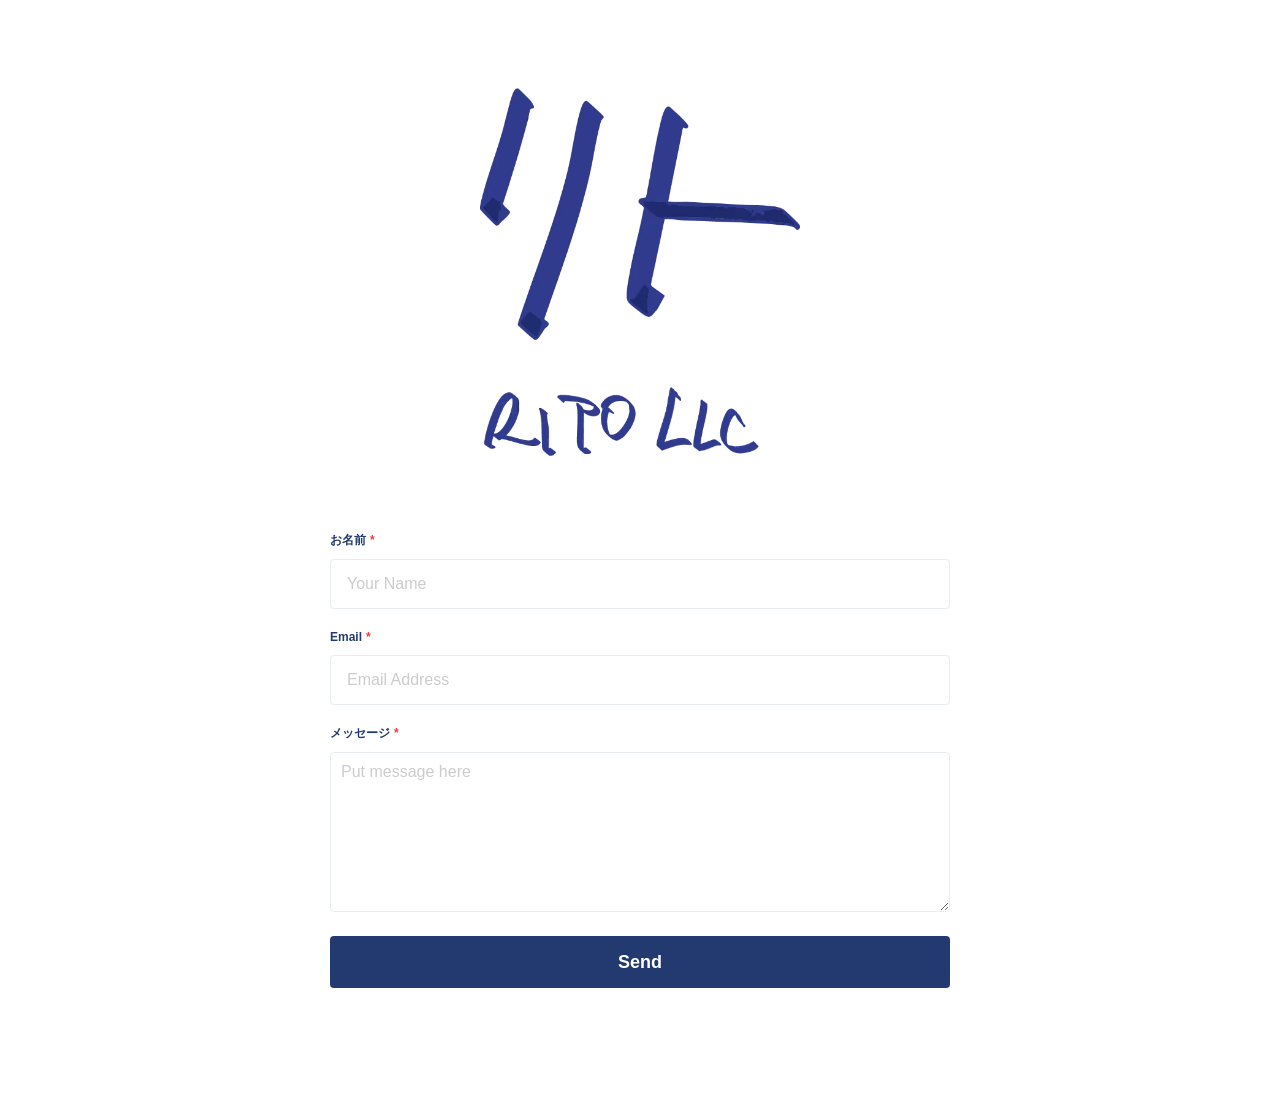
==== commit 201bc03d: "Remove duplicated logo caption" ====
--- a/index.html
+++ b/index.html
@@ -62,15 +62,6 @@
       height: auto;
     }
 
-    .hero p {
-      margin: 0;
-      color: var(--ink);
-      font-size: 14px;
-      letter-spacing: 0.14em;
-      text-transform: uppercase;
-      font-weight: 700;
-    }
-
     .contact {
       width: min(100%, 620px);
       margin: 0 auto;
@@ -216,7 +207,6 @@
   <main class="page">
     <section class="hero" aria-label="RITO LLC">
       <img src="/assets/rito-logo.png" alt="リト">
-      <p>RITO LLC</p>
     </section>
 
     <section class="contact" aria-label="お問い合わせフォーム">
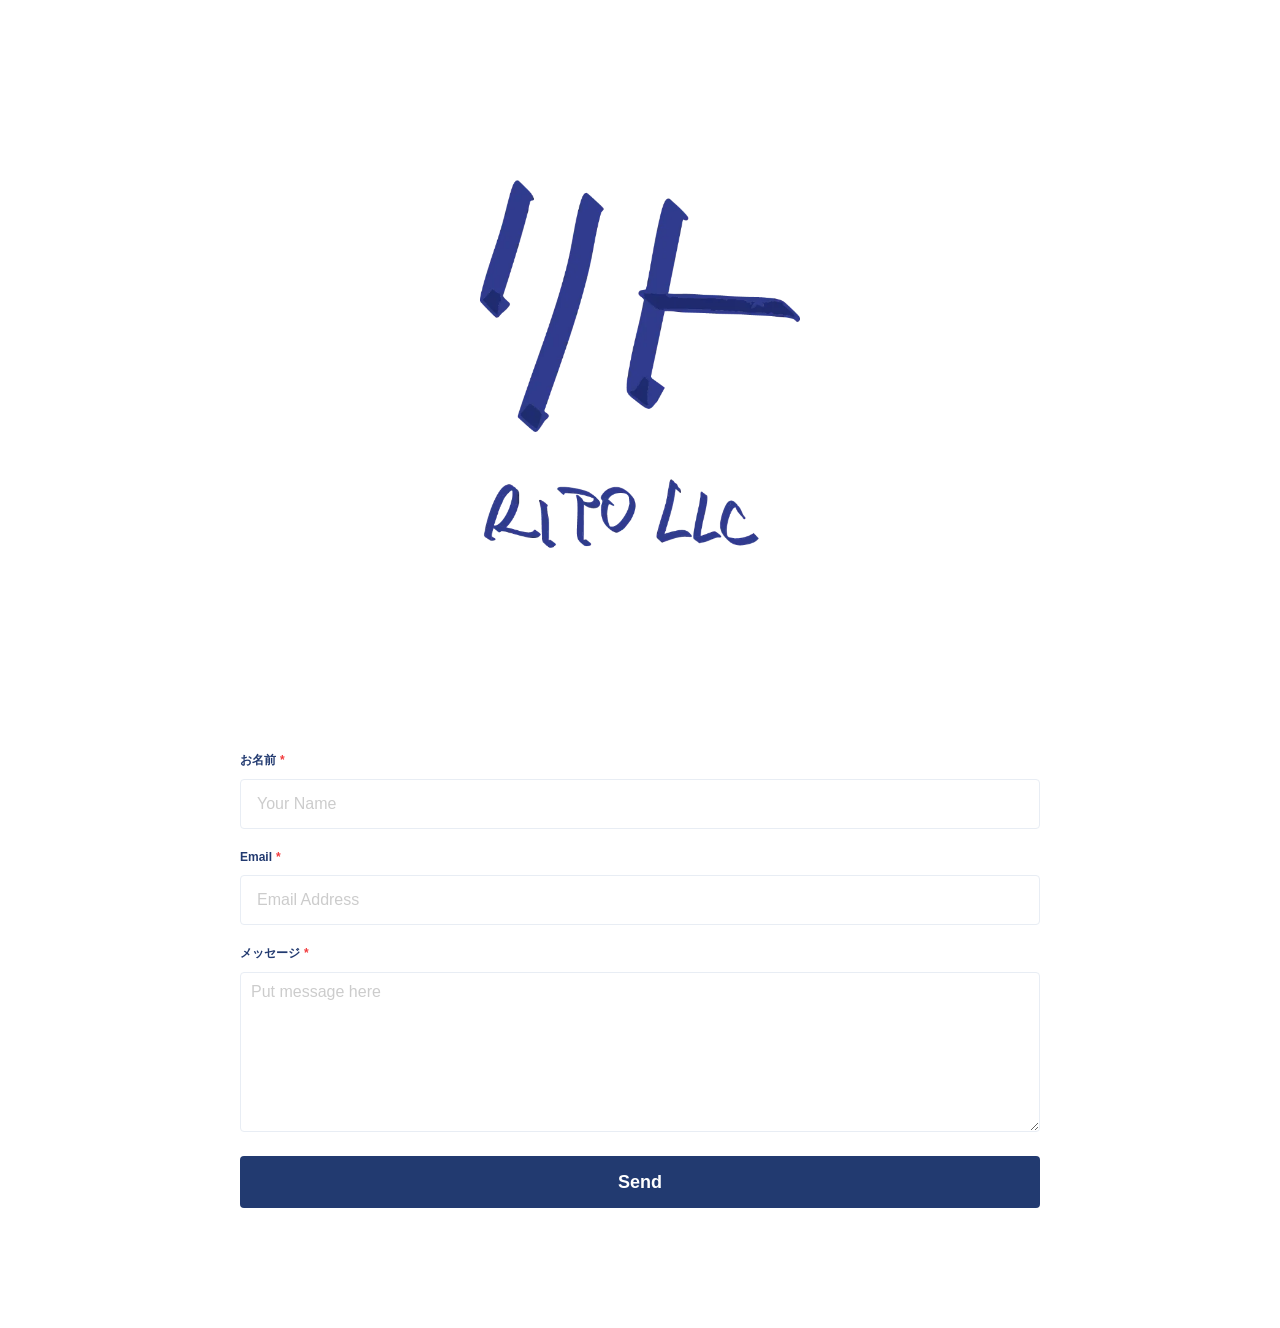
==== commit 9298959f: "Match Studio landing page composition" ====
--- a/index.html
+++ b/index.html
@@ -46,14 +46,14 @@
     .page {
       width: min(100%, 980px);
       margin: 0 auto;
-      padding: 88px 24px 120px;
+      padding: 180px 24px 120px;
     }
 
     .hero {
       display: grid;
       justify-items: center;
       gap: 18px;
-      margin-bottom: 76px;
+      margin-bottom: 204px;
     }
 
     .hero img {
@@ -63,7 +63,7 @@
     }
 
     .contact {
-      width: min(100%, 620px);
+      width: min(100%, 800px);
       margin: 0 auto;
     }
 
@@ -185,16 +185,16 @@
 
     @media (max-width: 640px) {
       .page {
-        padding: 56px 20px 84px;
+        padding: 200px max(24px, 12.8vw) 84px;
       }
 
       .hero {
         gap: 14px;
-        margin-bottom: 52px;
+        margin-bottom: 254px;
       }
 
       .hero img {
-        width: min(100%, 240px);
+        width: min(100%, 200px);
       }
 
       button {
@@ -210,13 +210,14 @@
     </section>
 
     <section class="contact" aria-label="お問い合わせフォーム">
-      <p class="notice" id="contact-success">送信が完了しました。内容を確認のうえ返信します。</p>
+      <p class="notice" id="contact-success">送信が完了しました。</p>
 
       <form action="https://formsubmit.co/ritolab8@gmail.com" method="POST" accept-charset="UTF-8">
         <input type="hidden" name="_subject" value="リト｜八丈島の。お問い合わせ">
         <input type="hidden" name="_captcha" value="false">
         <input type="hidden" name="_template" value="table">
-        <input type="hidden" name="_next" value="https://hachijojima.github.io/?contact=sent">
+        <input type="hidden" name="_next" value="https://hachijojima.jp/?contact=sent">
+        <input type="hidden" name="_replyto" id="replyto-field" value="">
         <input class="hp" type="text" name="_honey" tabindex="-1" autocomplete="off">
 
         <div class="field">
@@ -244,6 +245,14 @@
   <script>
     (function () {
       var params = new URLSearchParams(window.location.search);
+      var form = document.querySelector("form");
+      var email = document.getElementById("email");
+      var replyTo = document.getElementById("replyto-field");
+      if (form && email && replyTo) {
+        form.addEventListener("submit", function () {
+          replyTo.value = email.value.trim();
+        });
+      }
       if (params.get("contact") !== "sent") return;
       var notice = document.getElementById("contact-success");
       if (notice) notice.classList.add("is-visible");
